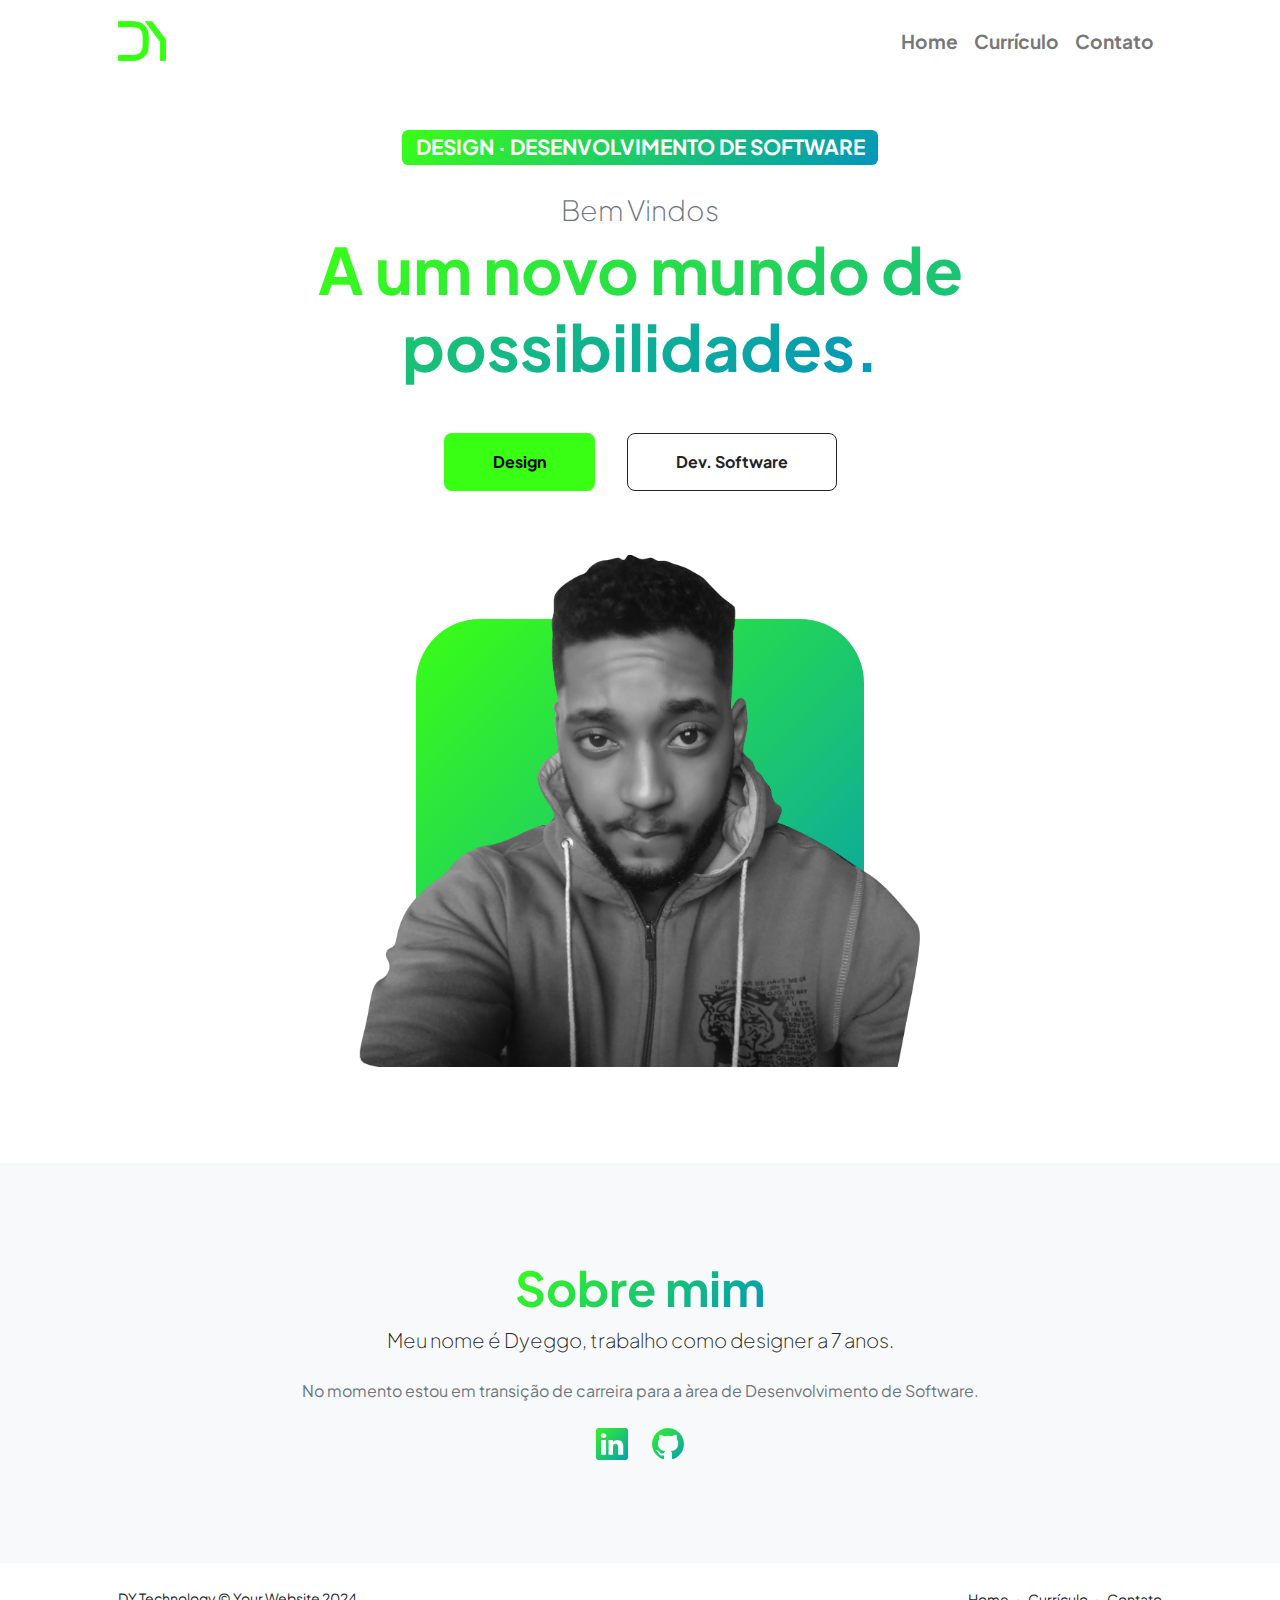
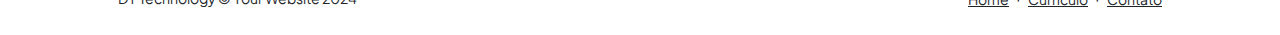
==== index.html @ b7df7655 "ajustes de páginas" ====
<!DOCTYPE html>
<html lang="pt-br">
    <head>
        <meta charset="utf-8" />
        <meta name="viewport" content="width=device-width, initial-scale=1, shrink-to-fit=no" />
        <meta name="description" content="" />
        <meta name="author" content="Dyeggo bezerra" />
        <title>Portfólio - Dyeggo Silva</title>
        <!-- Favicon-->
        <link rel="icon" type="image/x-icon" href="/assets/icon.ico" />
        <!-- Custom Google font-->
        <link rel="preconnect" href="https://fonts.googleapis.com" />
        <link rel="preconnect" href="https://fonts.gstatic.com" crossorigin />
        <link href="https://fonts.googleapis.com/css2?family=Plus+Jakarta+Sans:wght@100;200;300;400;500;600;700;800;900&amp;display=swap" rel="stylesheet" />
        <!-- Bootstrap icons-->
        <link href="https://cdn.jsdelivr.net/npm/bootstrap-icons@1.8.1/font/bootstrap-icons.css" rel="stylesheet" />
        <!-- Core theme CSS (includes Bootstrap)-->
        <link href="./css/styles.css" rel="stylesheet" />
    </head>


    <body class="d-flex flex-column h-100">

        <main class="flex-shrink-0">

            <!-- Navigation-->
            <nav class="navbar navbar-expand-lg navbar-light bg-white py-3">
                <div class="container px-5">
                    <a class="navbar-brand" href="index.html"><img class="logo" src="/assets/logo.png" alt="..."/></a>
                    <button class="navbar-toggler" type="button" data-bs-toggle="collapse" data-bs-target="#navbarSupportedContent" aria-controls="navbarSupportedContent" aria-expanded="false" aria-label="Toggle navigation"><span class="navbar-toggler-icon"></span></button>
                    <div class="collapse navbar-collapse" id="navbarSupportedContent">
                        <ul class="navbar-nav ms-auto mb-2 mb-lg-0 small fw-bolder">
                            <li class="nav-item"><a class="nav-link" href="/index.html">Home</a></li>
                            <li class="nav-item"><a class="nav-link" href="/curriculo.html">Currículo</a></li>
                            <li class="nav-item"><a class="nav-link" href="/contato.html">Contato</a></li>
                        </ul>
                    </div>
                </div>
            </nav>


            <!-- Header-->
            <header class="py-5">
                <div class="container px-5 pb-5">
                    <div class="row gx-5 align-items-center">
                        <div class="col-xxl-5">
                            <!-- Header text content-->
                            <div class="text-center text-xxl-start">
                                <div class="badge bg-gradient-primary-to-secondary text- mb-4"><div class="text-uppercase">Design &middot; Desenvolvimento de Software</div></div>
                                <div class="fs-3 fw-light text-muted">Bem Vindos </div>
                                <h1 class="display-3 fw-bolder mb-5"><span class="text-gradient d-inline">A um novo mundo de possibilidades.</span></h1>
                                <div class="d-grid gap-3 d-sm-flex justify-content-sm-center justify-content-xxl-start mb-3">
                                    <a class="btn btn-primary btn-lg px-5 py-3 me-sm-3 fs-6 fw-bolder" href="/projetoDesign.html">Design</a>
                                    <a class="btn btn-outline-dark btn-lg px-5 py-3 fs-6 fw-bolder" href="/projetoDevSoftware.html"> Dev. Software</a>
                                </div>
                            </div>
                        </div>
                        <div class="col-xxl-7">
                            <!-- Header profile picture-->
                            <div class="d-flex justify-content-center mt-5 mt-xxl-0">
                                <div class="profile bg-gradient-primary-to-secondary">
                                    <img class="profile-img" src="/assets/foto1.png" alt="..." />
                                   
                                    </div>
                                </div>
                            </div>
                        </div>
                    </div>
                </div>
            </header>
            <!-- About Section-->
            <section class="bg-light py-5">
                <div class="container px-5">
                    <div class="row gx-5 justify-content-center">
                        <div class="col-xxl-8">
                            <div class="text-center my-5">
                                <h2 class="display-5 fw-bolder"><span class="text-gradient d-inline">Sobre mim</span></h2>
                                <p class="lead fw-light mb-4">Meu nome é Dyeggo, trabalho como designer a 7 anos.
                                     </p>
                                <p class="text-muted">No momento estou em transição de carreira para a àrea de Desenvolvimento de Software.</p>
                                <div class="d-flex justify-content-center fs-2 gap-4">
                                    <a class="text-gradient" href="https://www.linkedin.com/in/dyeggo-bezerra-0518211b1/" target="_blank"><i class="bi bi-linkedin"></i></a>
                                    <a class="text-gradient" href="https://github.com/dyeggoSilva" target="_blank"><i class="bi bi-github"></i></a>
                                    
                                </div>
                            </div>
                        </div>
                    </div>
                </div>
            </section>
        </main>
        <!-- Footer-->
        <footer class="bg-white py-4 mt-auto">
            <div class="container px-5">
                <div class="row align-items-center justify-content-between flex-column flex-sm-row">
                    <div class="col-auto"><div class="small m-0">DY Technology &copy; Your Website 2024</div></div>
                    <div class="col-auto">
                        <a class="small" href="/index.html">Home</a>
                        <span class="mx-1">&middot;</span>
                        <a class="small" href="/curriculo.html">Currículo</a>
                        <span class="mx-1">&middot;</span>
                        <a class="small" href="/contato.html">Contato</a>
                    </div>
                </div>
            </div>
        </footer>
        <!-- Bootstrap core JS-->
        <script src="https://cdn.jsdelivr.net/npm/bootstrap@5.2.3/dist/js/bootstrap.bundle.min.js"></script>
        <!-- Core theme JS-->
        <script src="js/scripts.js"></script>
    </body>
</html>
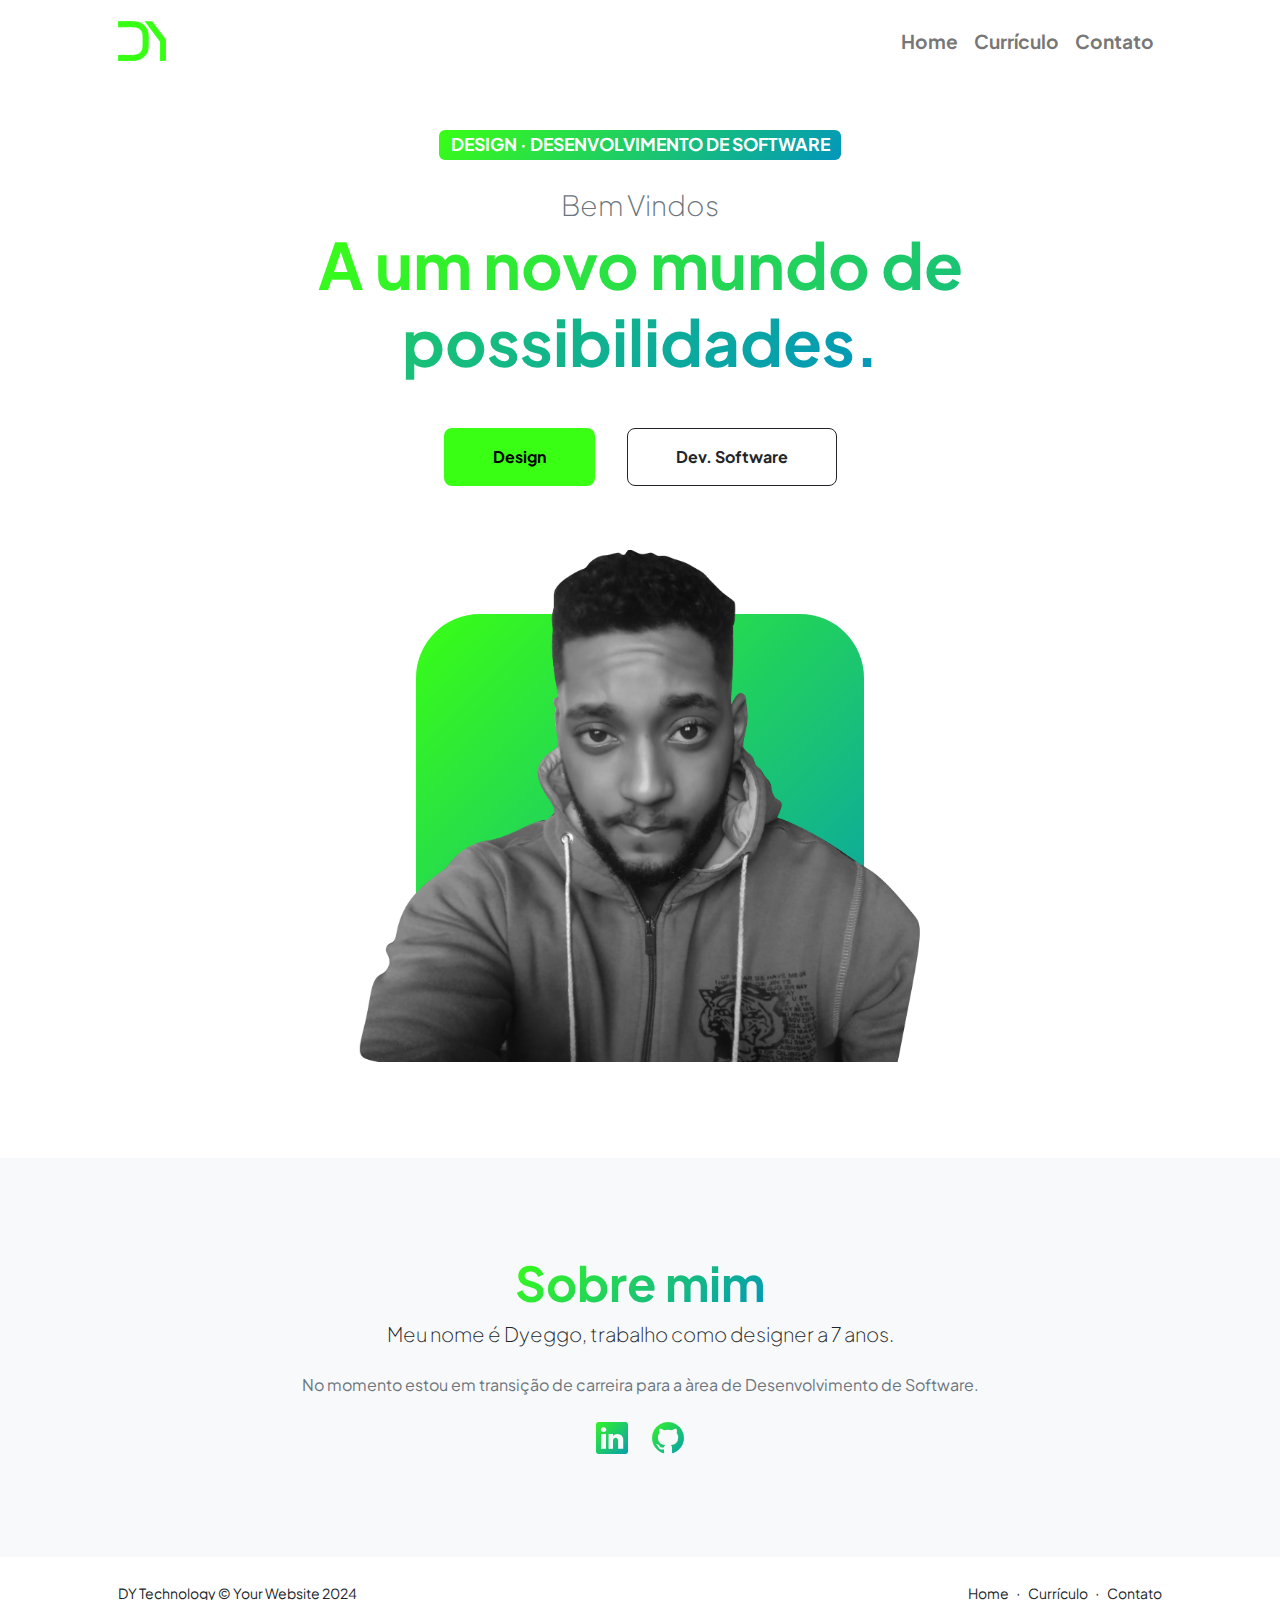
==== commit 31731f20: "api" ====
--- a/index.html
+++ b/index.html
@@ -19,7 +19,7 @@
     </head>
 
 
-    <body class="d-flex flex-column h-100">
+    <body class="d-flex flex-column h-100" >
 
         <main class="flex-shrink-0">
 
@@ -46,7 +46,7 @@
                         <div class="col-xxl-5">
                             <!-- Header text content-->
                             <div class="text-center text-xxl-start">
-                                <div class="badge bg-gradient-primary-to-secondary text- mb-4"><div class="text-uppercase">Design &middot; Desenvolvimento de Software</div></div>
+                                <div class="badge bg-gradient-primary-to-secondary text-white mb-4"><div class="text-uppercase">Design &middot; Desenvolvimento de Software</div></div>
                                 <div class="fs-3 fw-light text-muted">Bem Vindos </div>
                                 <h1 class="display-3 fw-bolder mb-5"><span class="text-gradient d-inline">A um novo mundo de possibilidades.</span></h1>
                                 <div class="d-grid gap-3 d-sm-flex justify-content-sm-center justify-content-xxl-start mb-3">
@@ -107,6 +107,6 @@
         <!-- Bootstrap core JS-->
         <script src="https://cdn.jsdelivr.net/npm/bootstrap@5.2.3/dist/js/bootstrap.bundle.min.js"></script>
         <!-- Core theme JS-->
-        <script src="js/scripts.js"></script>
+        <script src="/js/script.js"></script>
     </body>
 </html>
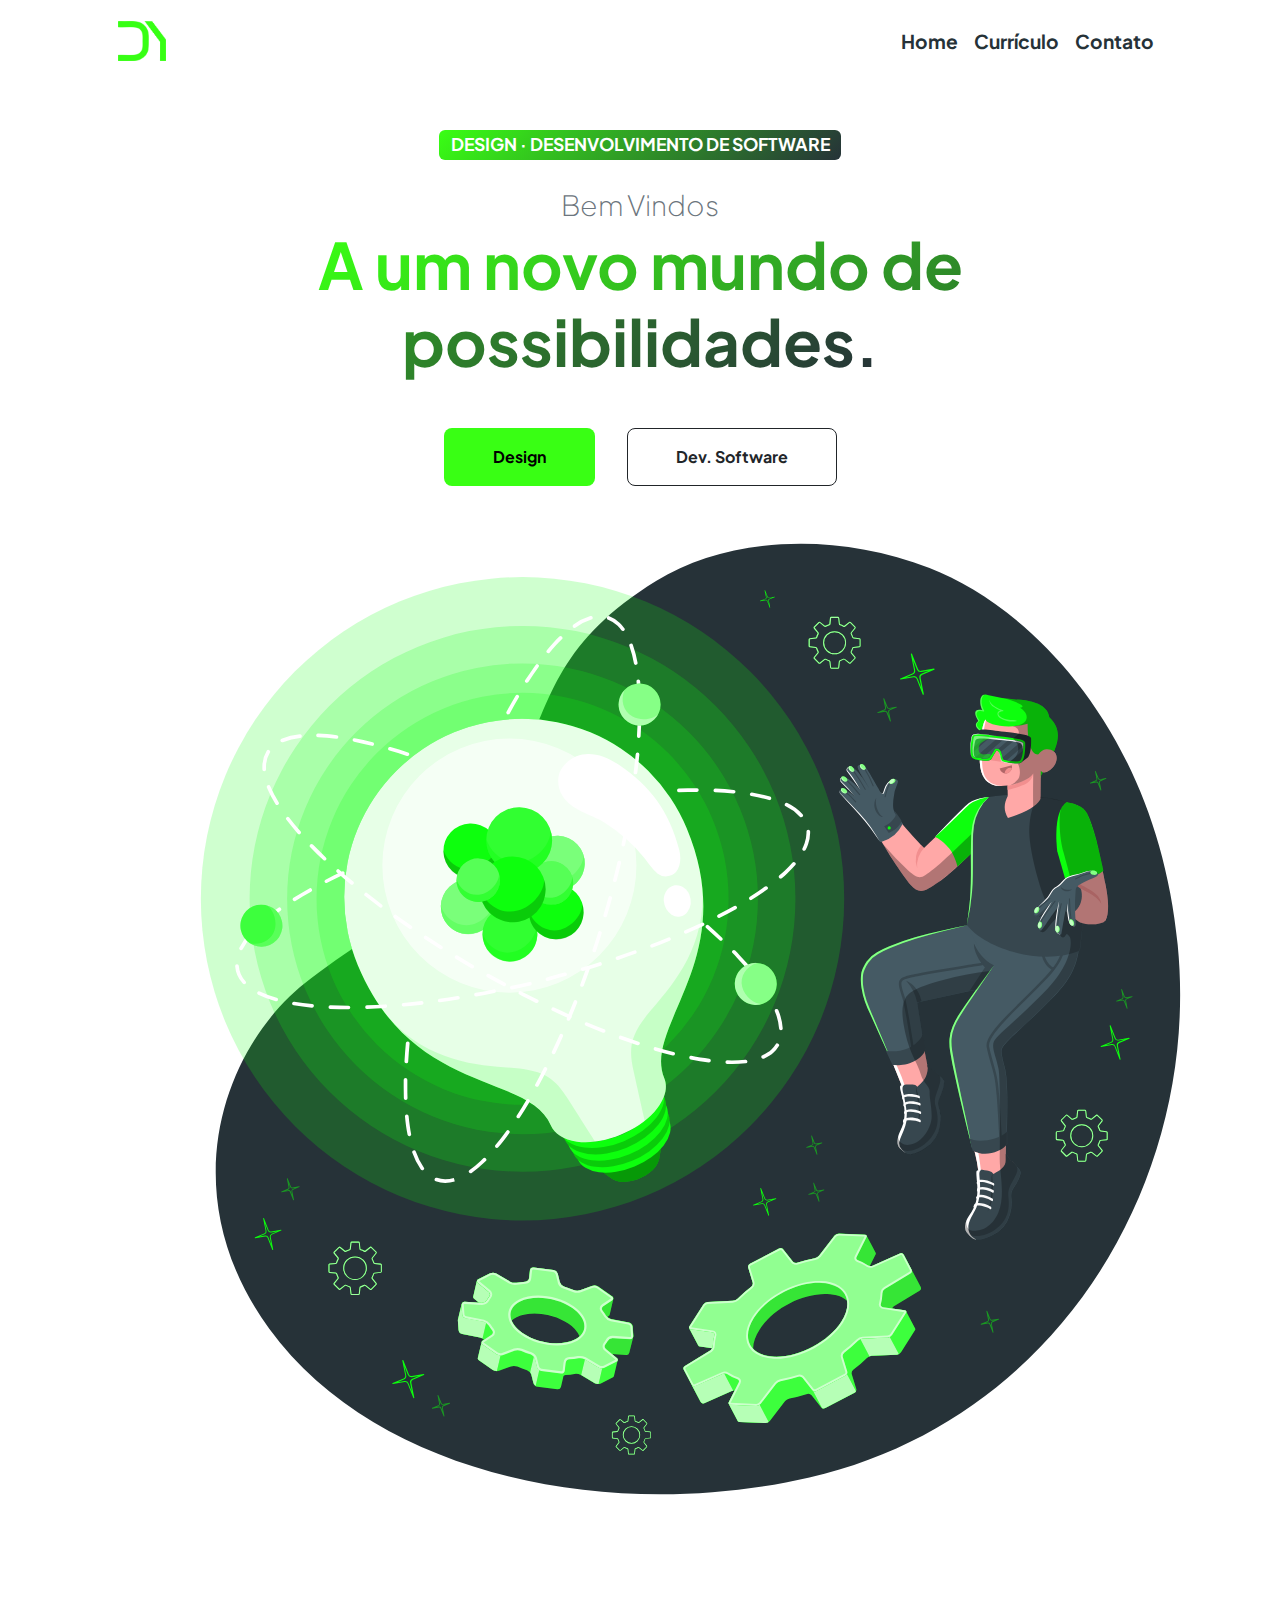
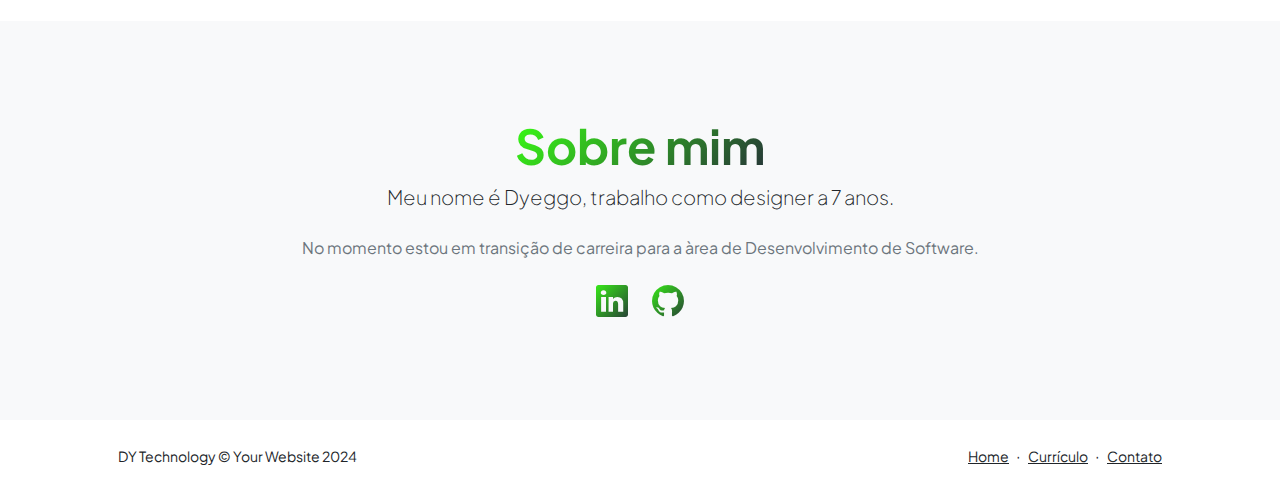
==== commit 8b2d53ad: "atualização" ====
--- a/index.html
+++ b/index.html
@@ -41,7 +41,7 @@
 
             <!-- Header-->
             <header class="py-5">
-                <div class="container px-5 pb-5">
+                <div class="container px-6 pb-5">
                     <div class="row gx-5 align-items-center">
                         <div class="col-xxl-5">
                             <!-- Header text content-->
@@ -57,11 +57,10 @@
                         </div>
                         <div class="col-xxl-7">
                             <!-- Header profile picture-->
-                            <div class="d-flex justify-content-center mt-5 mt-xxl-0">
-                                <div class="profile bg-gradient-primary-to-secondary">
-                                    <img class="profile-img" src="/assets/foto1.png" alt="..." />
+                            <div class="offset-1 d-flex justify-content-center mt-6 mt-xxl-5">
+                                
+                                    <img class="profile-img" src="/assets/elementoGrafico/innovation-animate.svg" alt="..." />
                                    
-                                    </div>
                                 </div>
                             </div>
                         </div>
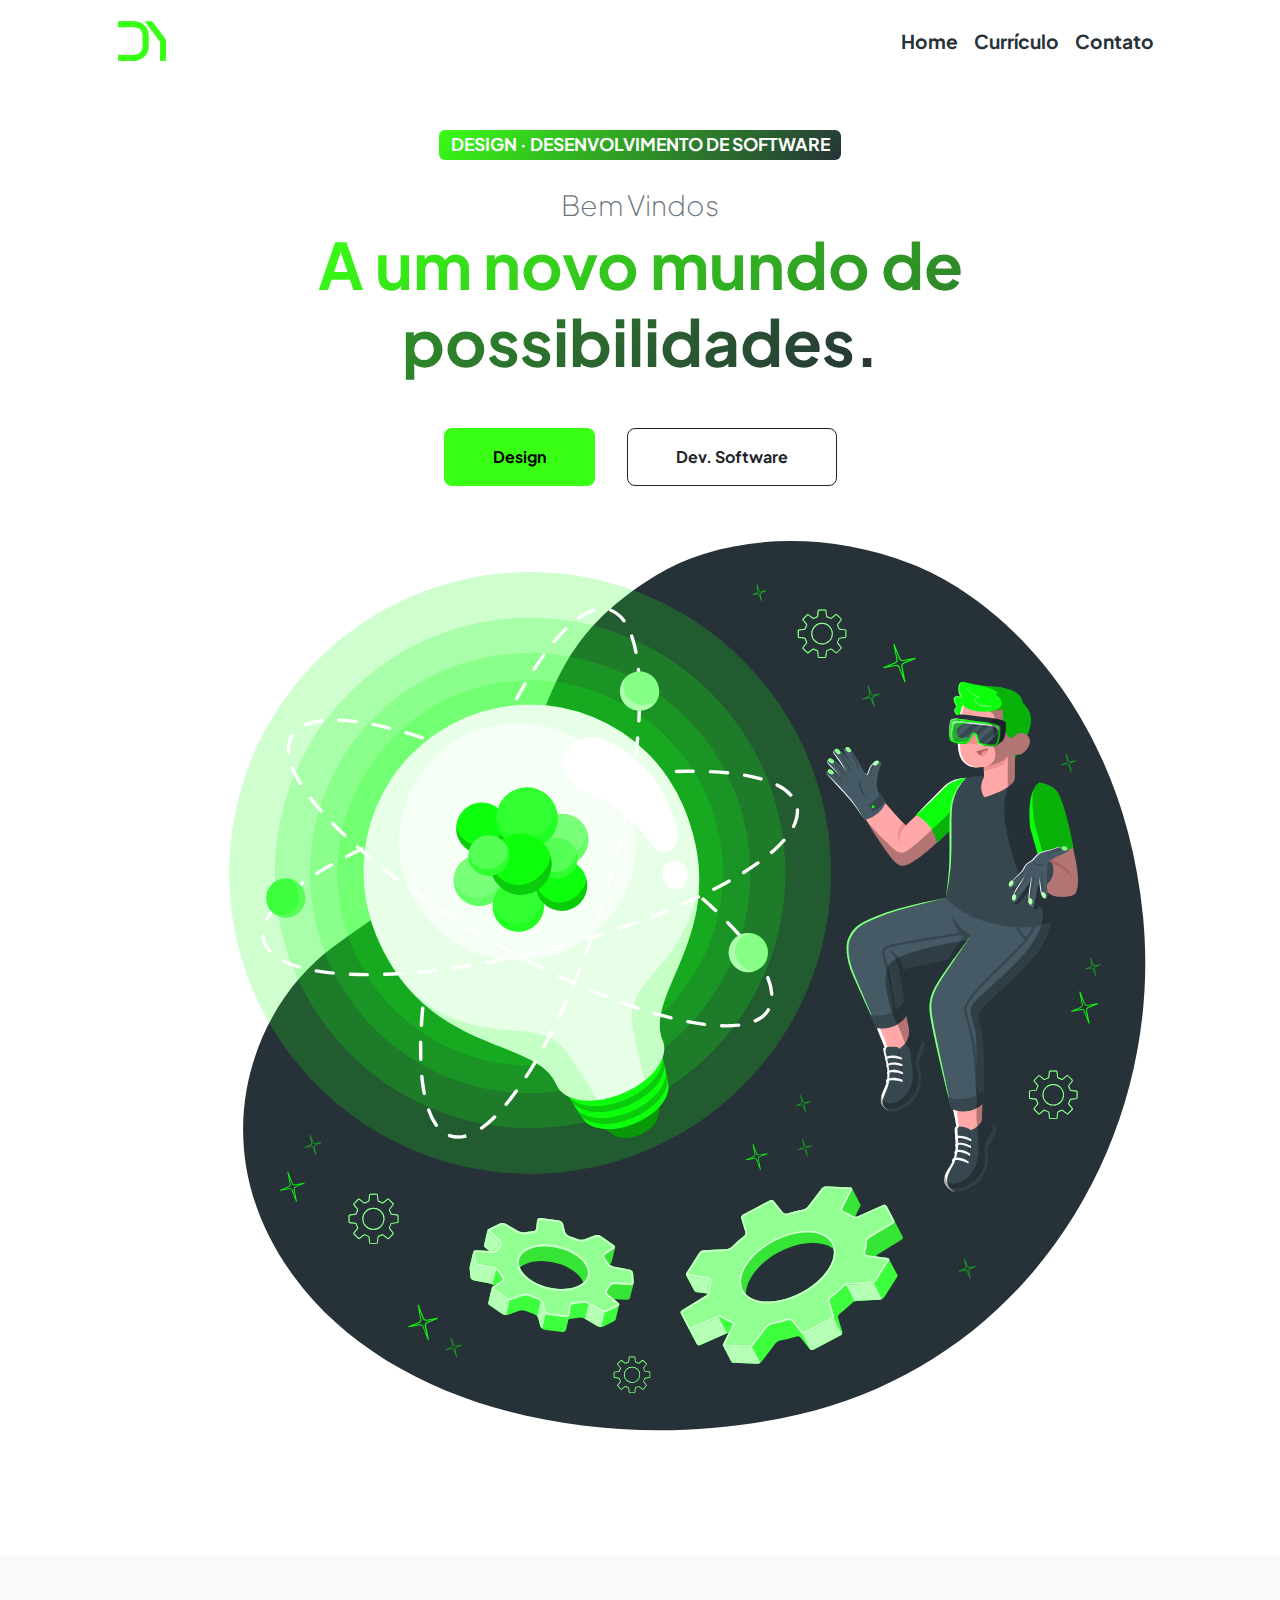
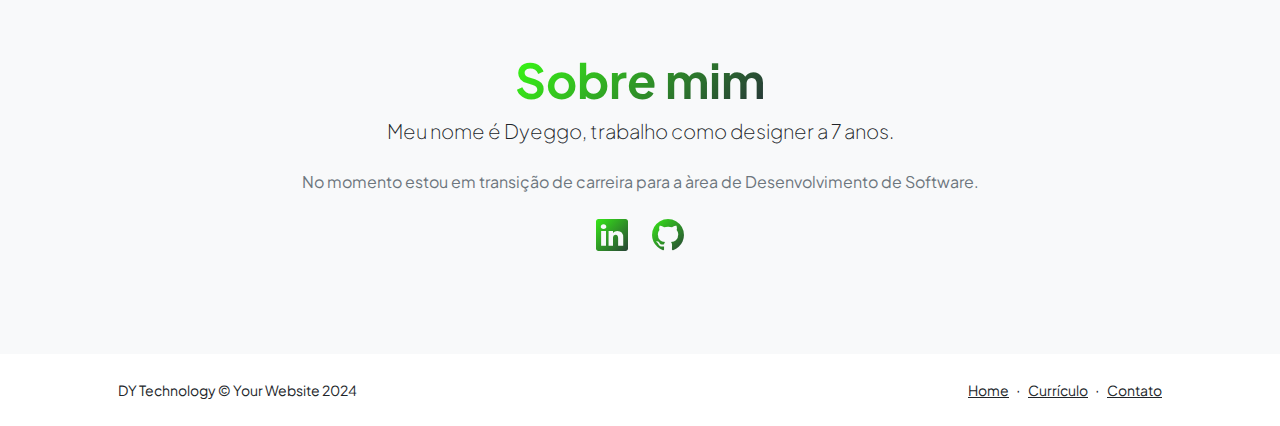
==== commit 37266f01: "correção" ====
--- a/index.html
+++ b/index.html
@@ -41,7 +41,7 @@
 
             <!-- Header-->
             <header class="py-5">
-                <div class="container px-6 pb-5">
+                <div class="container px-5 pb-5">
                     <div class="row gx-5 align-items-center">
                         <div class="col-xxl-5">
                             <!-- Header text content-->
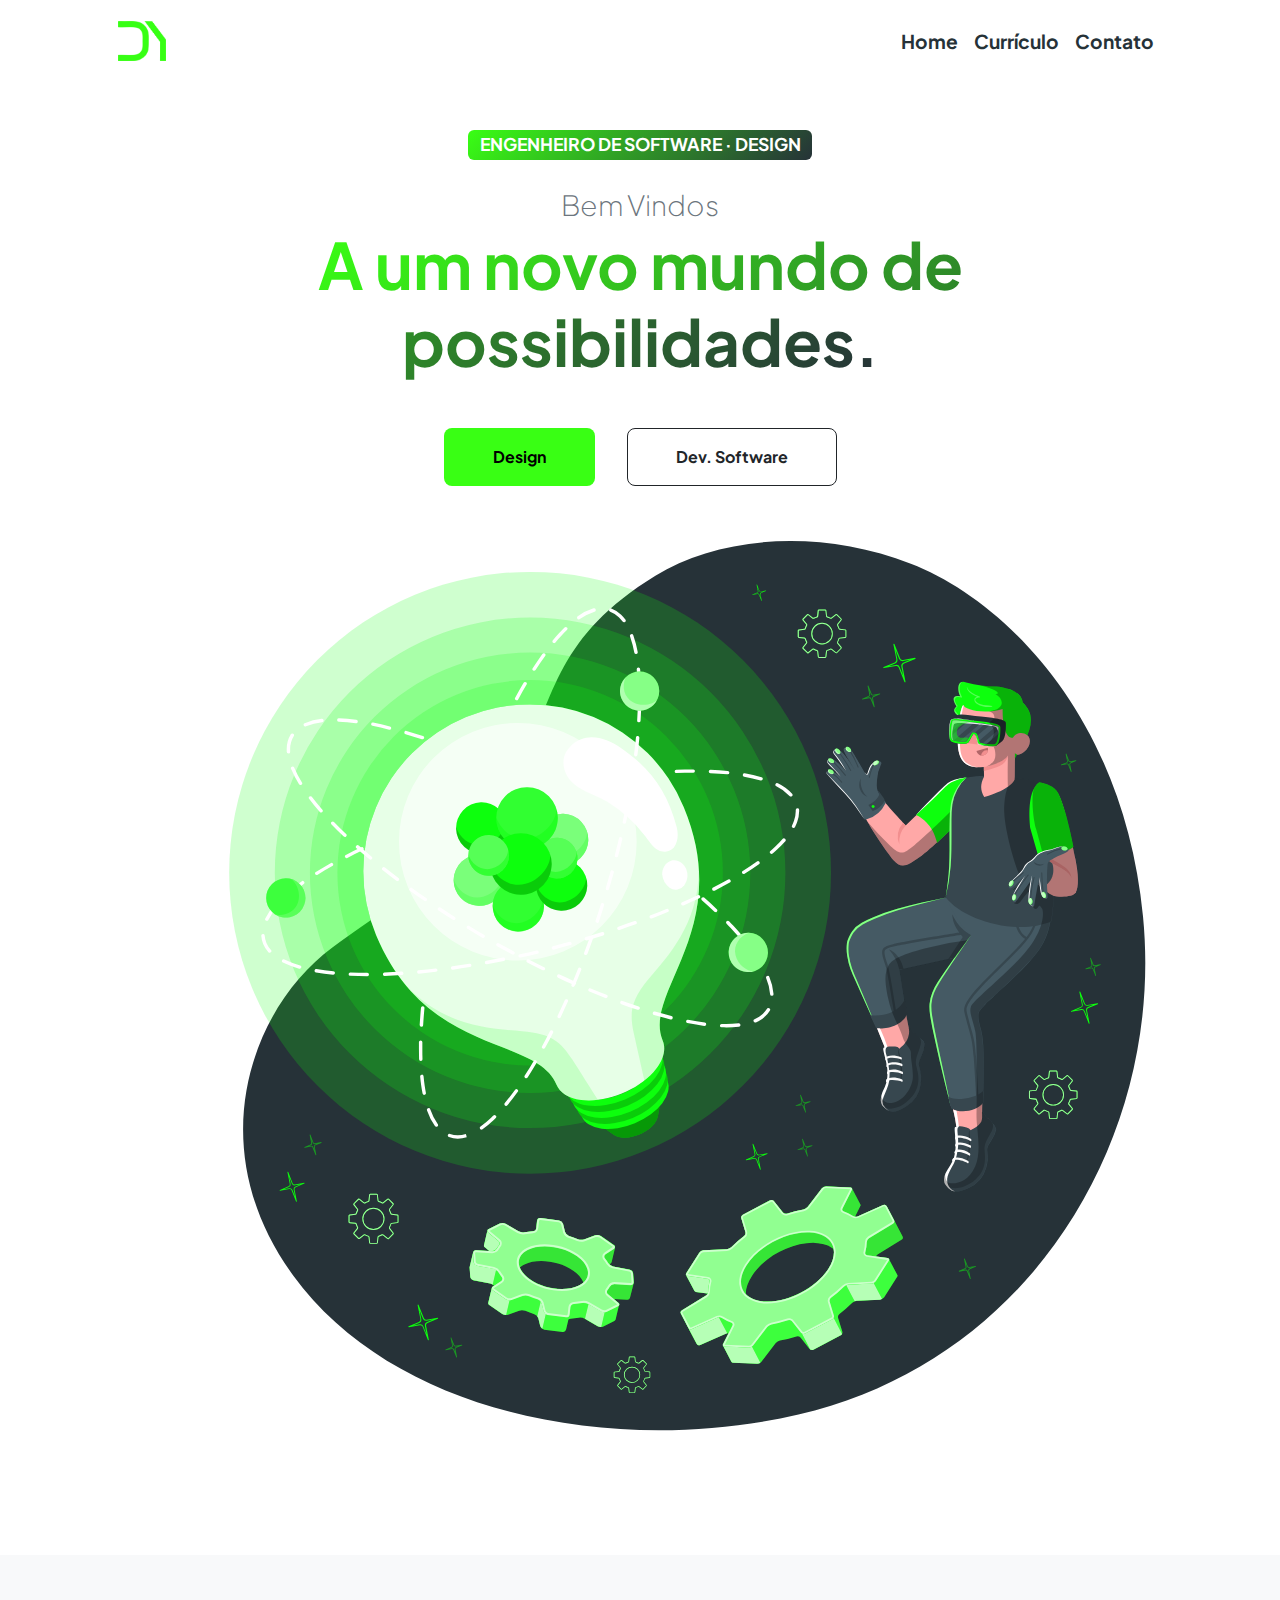
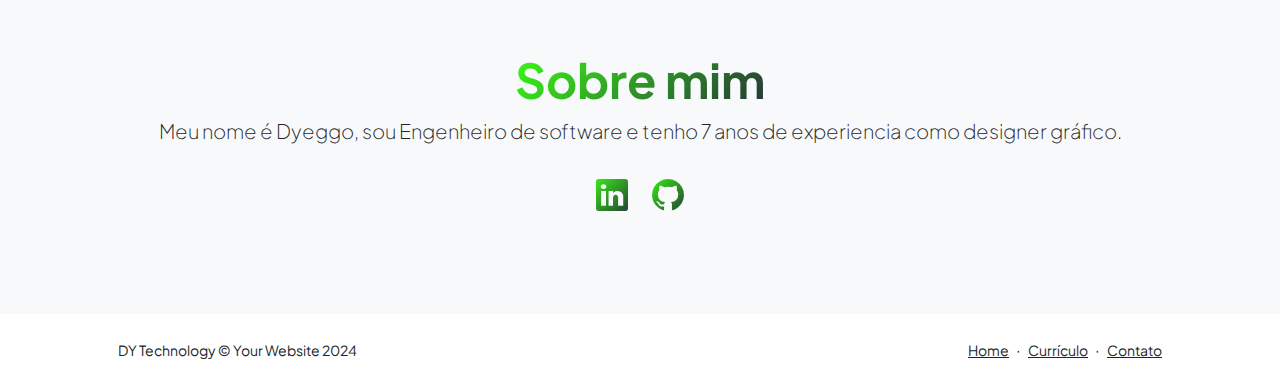
==== commit 0bc8b549: "atualização" ====
--- a/index.html
+++ b/index.html
@@ -46,7 +46,7 @@
                         <div class="col-xxl-5">
                             <!-- Header text content-->
                             <div class="text-center text-xxl-start">
-                                <div class="badge bg-gradient-primary-to-secondary text-white mb-4"><div class="text-uppercase">Design &middot; Desenvolvimento de Software</div></div>
+                                <div class="badge bg-gradient-primary-to-secondary text-white mb-4"><div class="text-uppercase"> Engenheiro de software &middot; Design </div></div>
                                 <div class="fs-3 fw-light text-muted">Bem Vindos </div>
                                 <h1 class="display-3 fw-bolder mb-5"><span class="text-gradient d-inline">A um novo mundo de possibilidades.</span></h1>
                                 <div class="d-grid gap-3 d-sm-flex justify-content-sm-center justify-content-xxl-start mb-3">
@@ -74,9 +74,9 @@
                         <div class="col-xxl-8">
                             <div class="text-center my-5">
                                 <h2 class="display-5 fw-bolder"><span class="text-gradient d-inline">Sobre mim</span></h2>
-                                <p class="lead fw-light mb-4">Meu nome é Dyeggo, trabalho como designer a 7 anos.
+                                <p class="lead fw-light mb-4">Meu nome é Dyeggo, sou Engenheiro de software e tenho 7 anos de experiencia como designer gráfico.
                                      </p>
-                                <p class="text-muted">No momento estou em transição de carreira para a àrea de Desenvolvimento de Software.</p>
+                                
                                 <div class="d-flex justify-content-center fs-2 gap-4">
                                     <a class="text-gradient" href="https://www.linkedin.com/in/dyeggo-bezerra-0518211b1/" target="_blank"><i class="bi bi-linkedin"></i></a>
                                     <a class="text-gradient" href="https://github.com/dyeggoSilva" target="_blank"><i class="bi bi-github"></i></a>
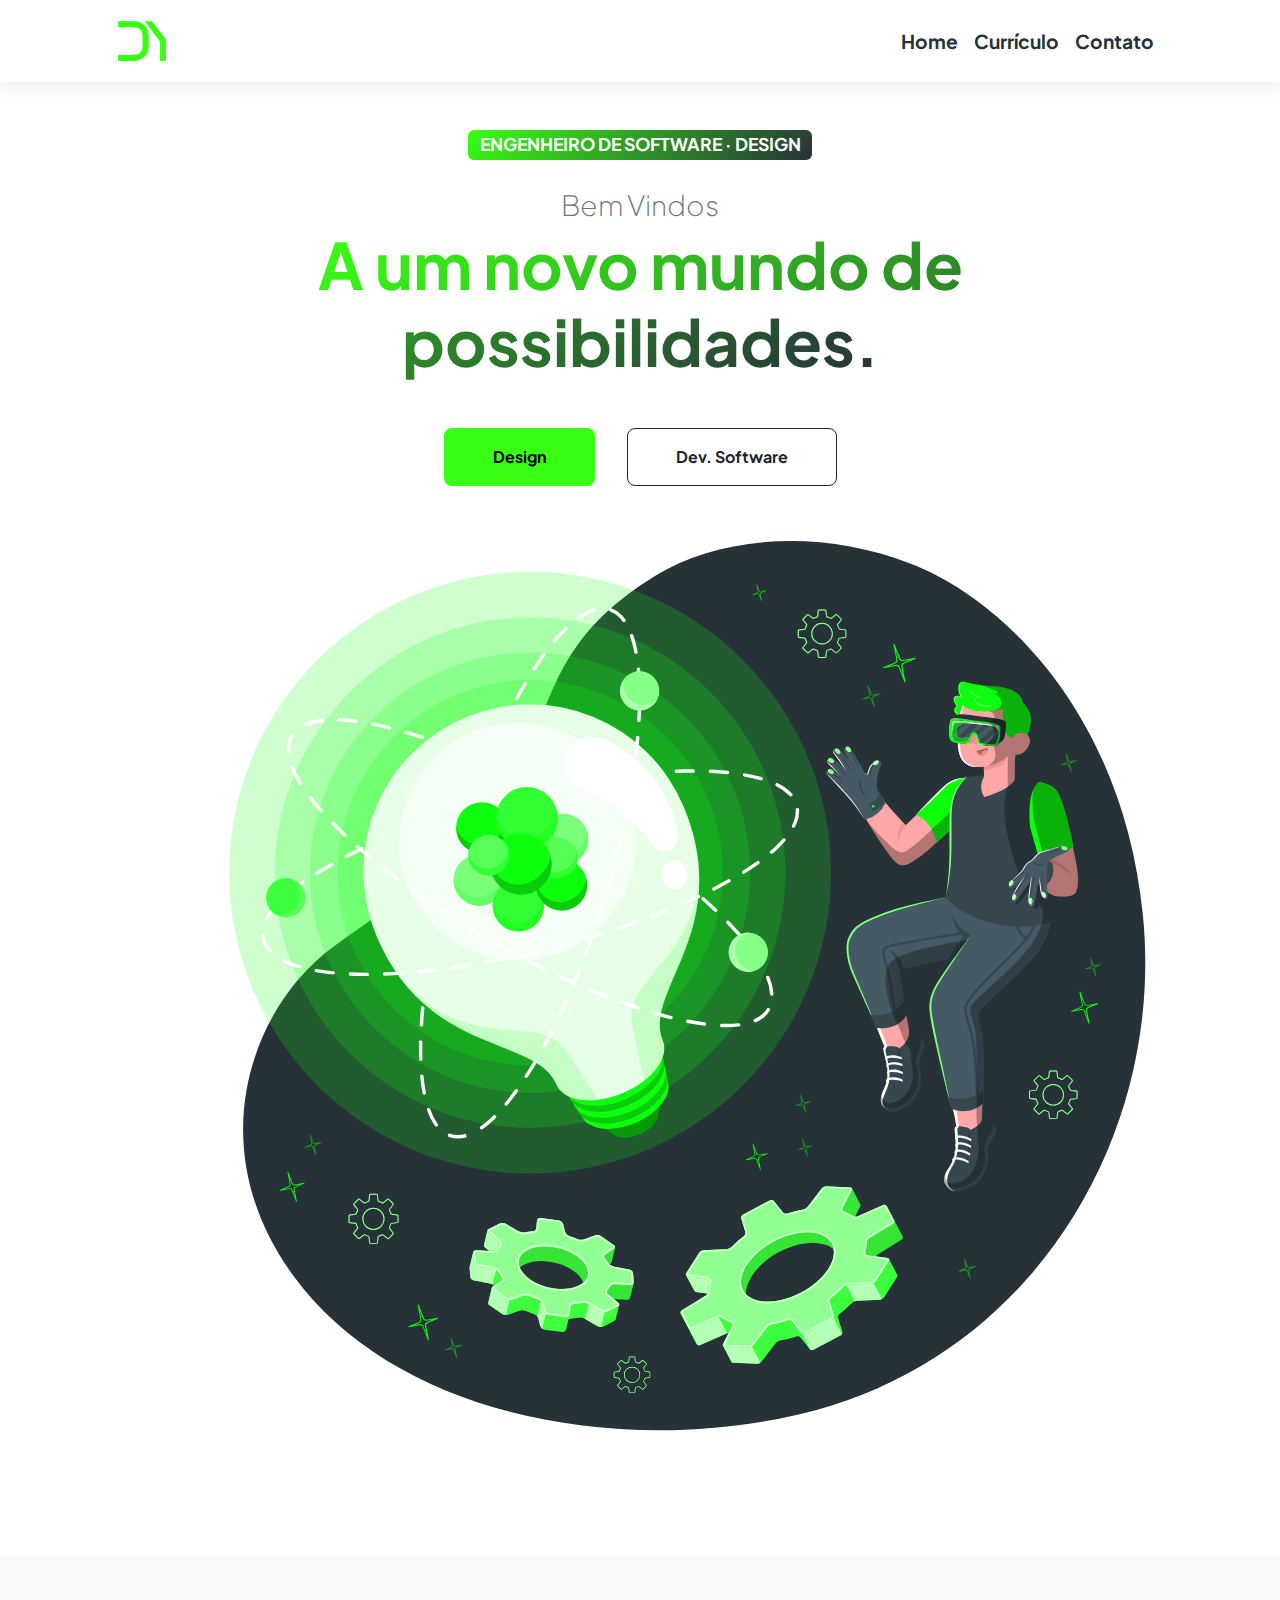
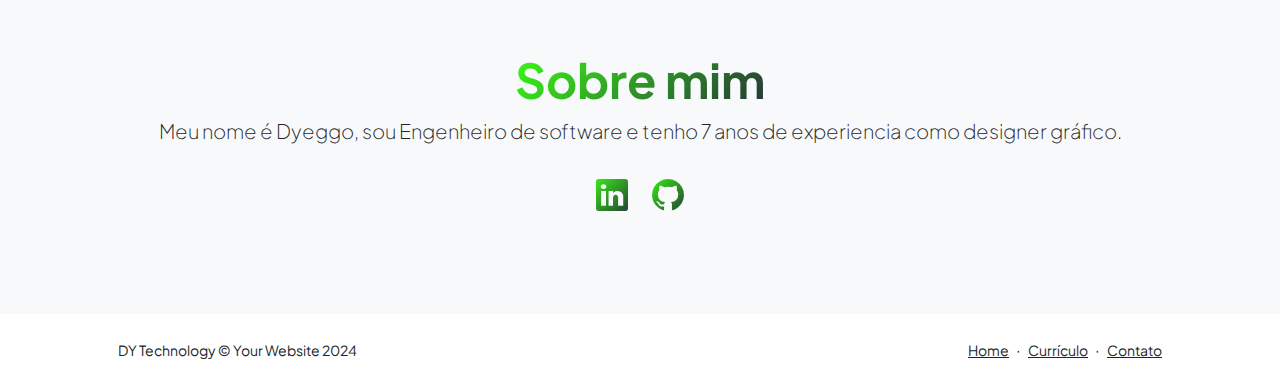
==== commit af88c085: "atualização" ====
--- a/index.html
+++ b/index.html
@@ -24,7 +24,7 @@
         <main class="flex-shrink-0">
 
             <!-- Navigation-->
-            <nav class="navbar navbar-expand-lg navbar-light bg-white py-3">
+            <nav class="navbar navbar-expand-lg navbar-light bg-white py-3 shadow1">
                 <div class="container px-5">
                     <a class="navbar-brand" href="index.html"><img class="logo" src="/assets/logo.png" alt="..."/></a>
                     <button class="navbar-toggler" type="button" data-bs-toggle="collapse" data-bs-target="#navbarSupportedContent" aria-controls="navbarSupportedContent" aria-expanded="false" aria-label="Toggle navigation"><span class="navbar-toggler-icon"></span></button>
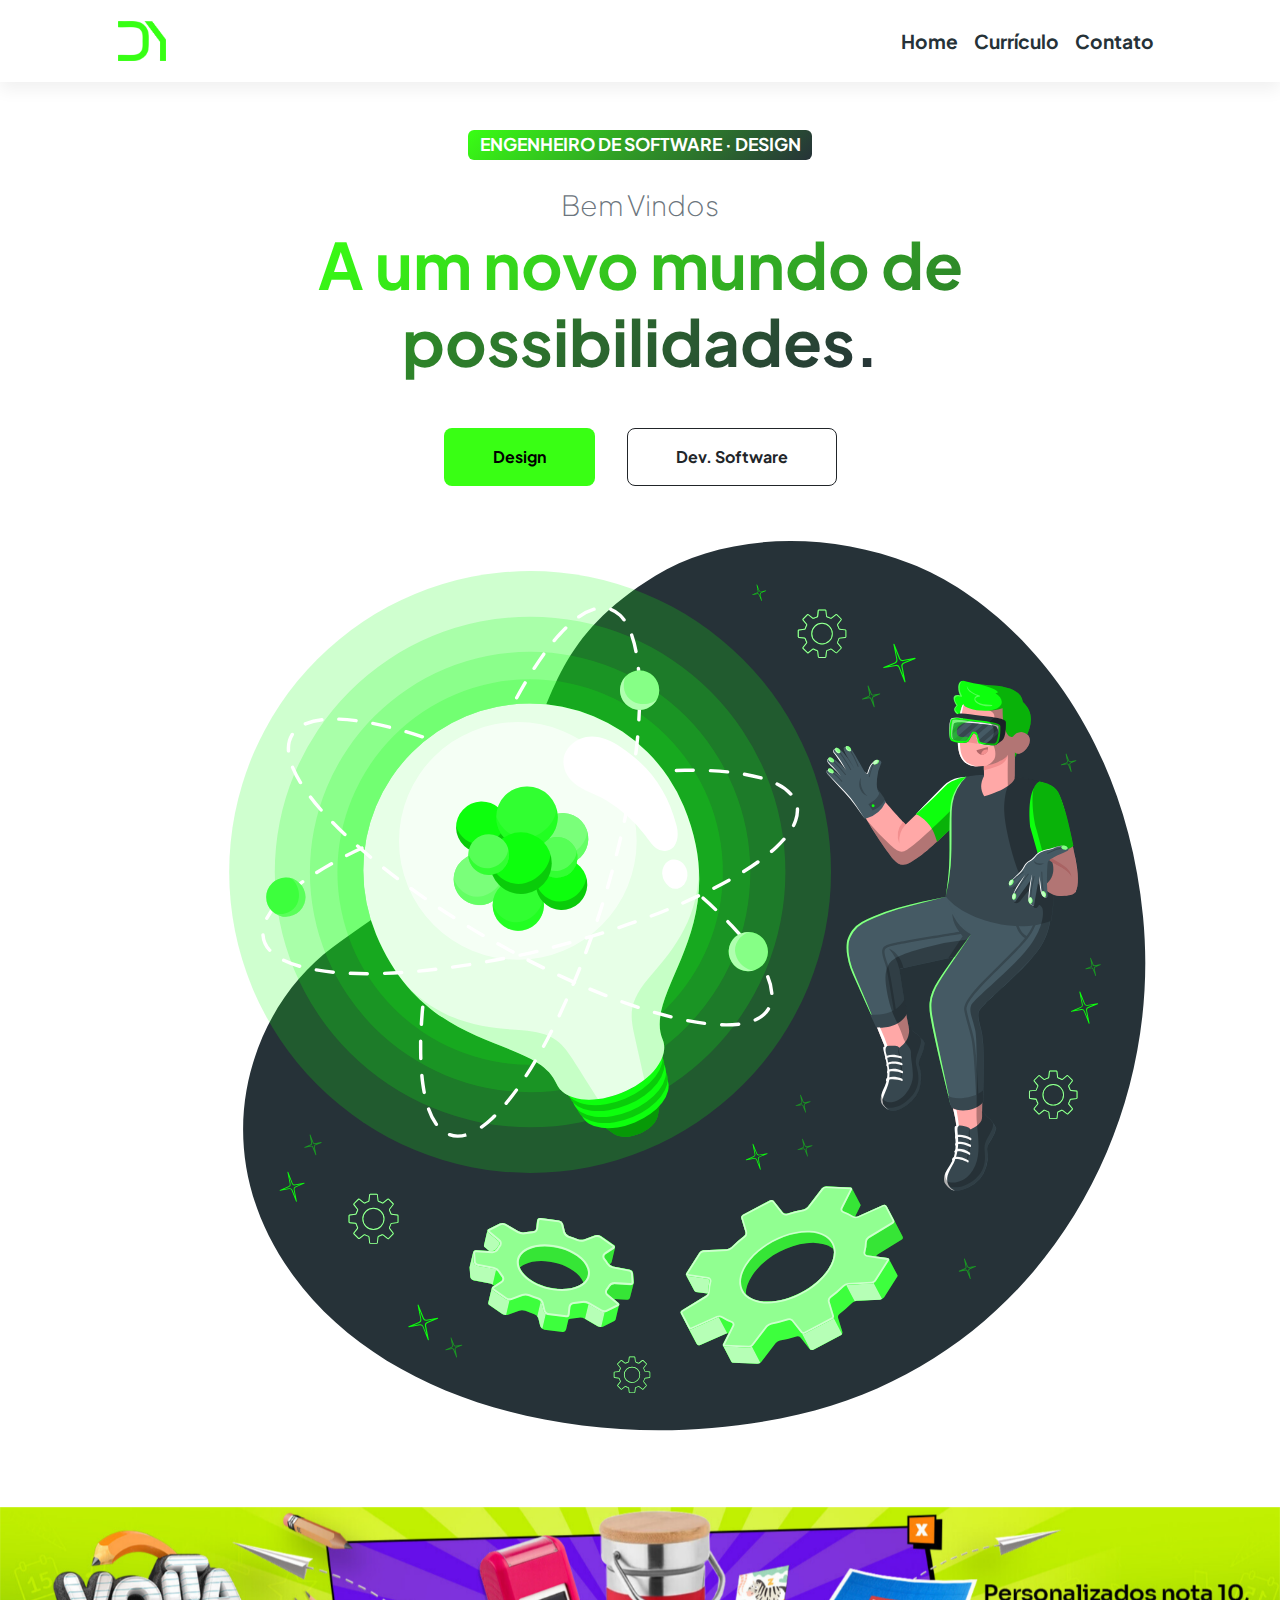
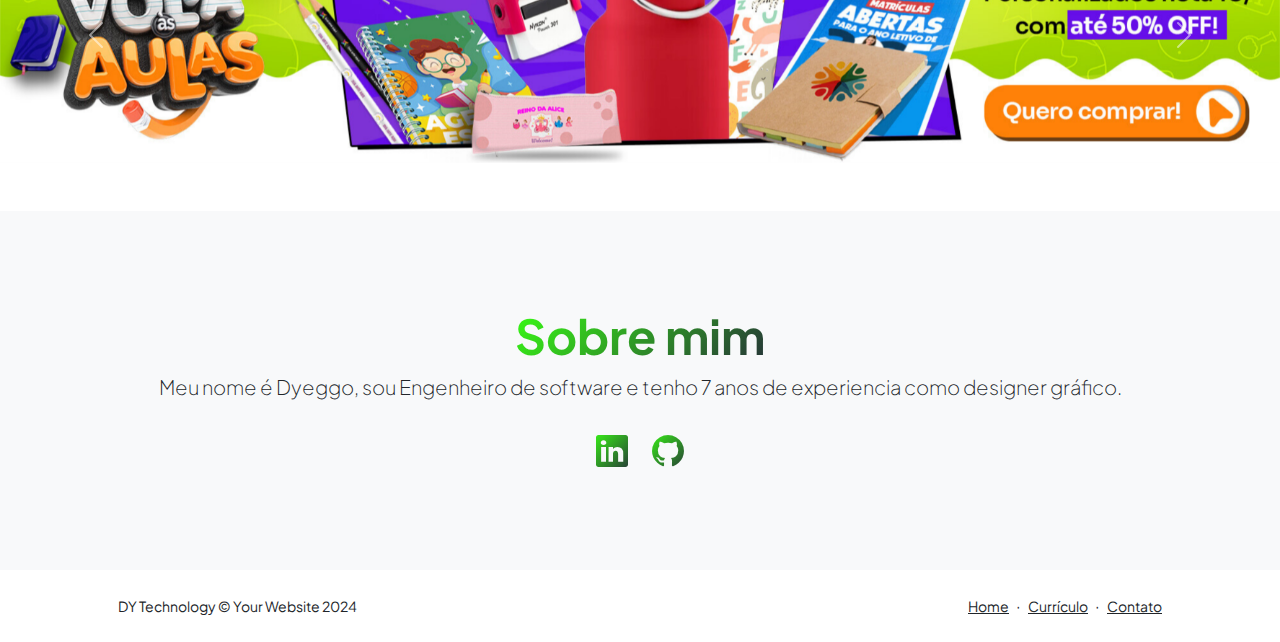
==== commit 4bb0e5cd: "feat: A2flow" ====
--- a/index.html
+++ b/index.html
@@ -66,6 +66,31 @@
                         </div>
                     </div>
                 </div>
+
+
+                <div id="carouselExampleAutoplaying" class="carousel slide" data-bs-ride="carousel">
+                    <div class="carousel-inner">
+                      <div class="carousel-item active">
+                        <img src="/assets/projetosDesigner/teste.png" class="d-block w-100" alt="...">
+                      </div>
+                      <div class="carousel-item">
+                        <img src="/assets/projetosDesigner/teste2.png" class="d-block w-100" alt="...">
+                      </div>
+                      <div class="carousel-item">
+                        <img src="/assets/projetosDesigner/teste3.png" class="d-block w-100" alt="...">
+                      </div>
+                    </div>
+                    <button class="carousel-control-prev" type="button" data-bs-target="#carouselExampleAutoplaying" data-bs-slide="prev">
+                      <span class="carousel-control-prev-icon" aria-hidden="true"></span>
+                      <span class="visually-hidden">Previous</span>
+                    </button>
+                    <button class="carousel-control-next" type="button" data-bs-target="#carouselExampleAutoplaying" data-bs-slide="next">
+                      <span class="carousel-control-next-icon" aria-hidden="true"></span>
+                      <span class="visually-hidden">Next</span>
+                    </button>
+                  </div>
+
+                  
             </header>
             <!-- About Section-->
             <section class="bg-light py-5">
@@ -87,6 +112,8 @@
                     </div>
                 </div>
             </section>
+
+            
         </main>
         <!-- Footer-->
         <footer class="bg-white py-4 mt-auto">
